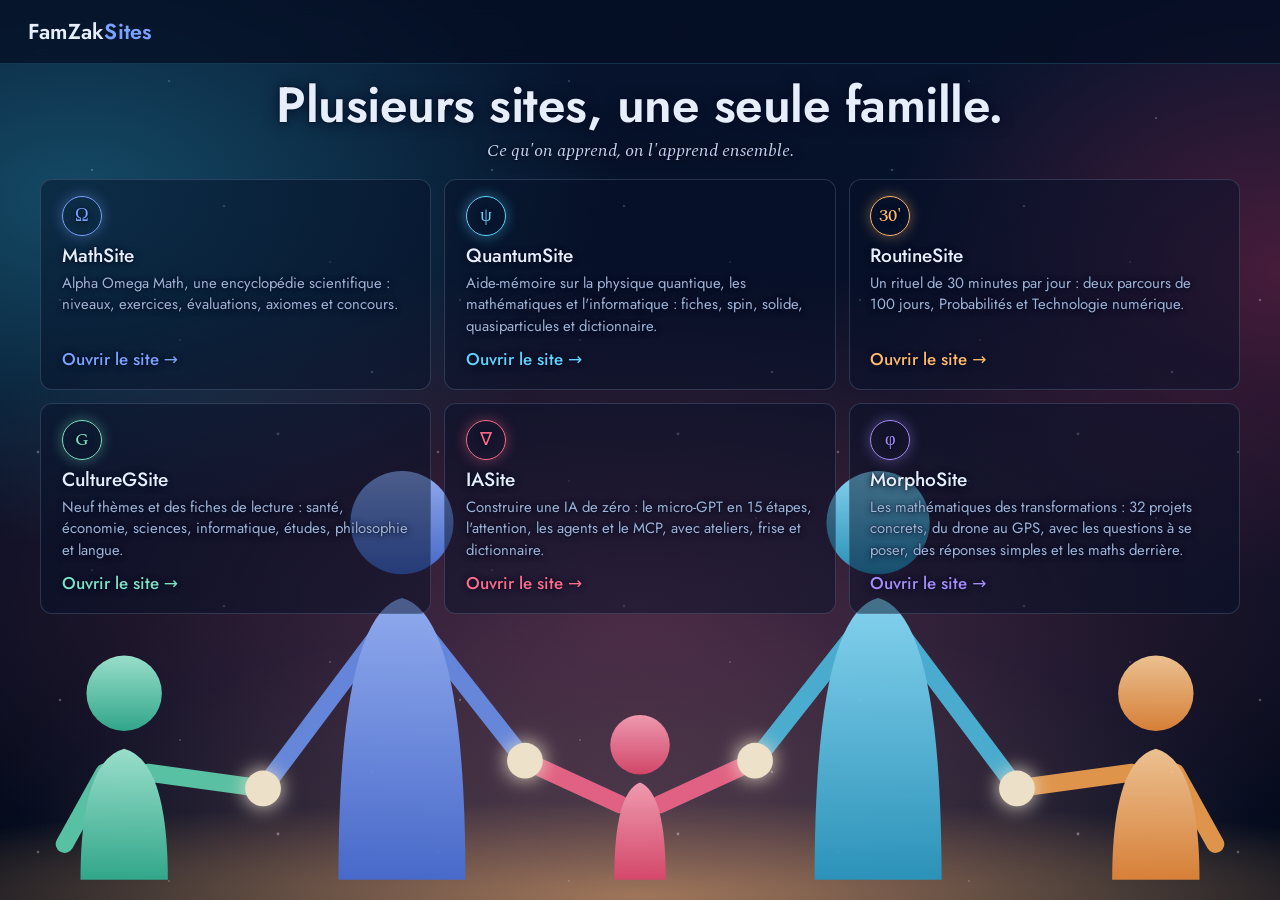
==== index.html @ 31746c9f "Portail : ajoute MorphoSite (φ, violet), grille 3 + 3 Co-Authored-By: Claude Opus 5.5 <noreply@anthr" ====
<!doctype html>
<html lang="fr">
<head>
  <meta charset="utf-8">
  <meta name="viewport" content="width=device-width, initial-scale=1, viewport-fit=cover">
  <meta name="description" content="FamZakSites : le portail de la famille qui regroupe nos sites.">
  <meta name="robots" content="noindex, nofollow">
  <title>FamZakSites</title>
  <link rel="preconnect" href="https://fonts.googleapis.com">
  <link rel="preconnect" href="https://fonts.gstatic.com" crossorigin>
  <link rel="stylesheet" href="https://fonts.googleapis.com/css2?family=Jost:wght@400;500;600&family=Spectral:ital,wght@0,400;1,400&display=swap">
  <link rel="stylesheet" href="style.css">
</head>
<body>

  <!-- Fond : une famille unie, des cœurs qui montent -->
  <div class="fond" aria-hidden="true">
    <svg viewBox="0 0 1000 340" preserveAspectRatio="xMidYMax meet" xmlns="http://www.w3.org/2000/svg">
      <defs>
        <linearGradient id="gB" x1="0" y1="0" x2="0" y2="1"><stop offset="0" stop-color="#9db8ff"/><stop offset="1" stop-color="#4b6fd6"/></linearGradient>
        <linearGradient id="gC" x1="0" y1="0" x2="0" y2="1"><stop offset="0" stop-color="#8fe3ff"/><stop offset="1" stop-color="#2c9bc4"/></linearGradient>
        <linearGradient id="gO" x1="0" y1="0" x2="0" y2="1"><stop offset="0" stop-color="#ffd09a"/><stop offset="1" stop-color="#e8893a"/></linearGradient>
        <linearGradient id="gM" x1="0" y1="0" x2="0" y2="1"><stop offset="0" stop-color="#a6f0d9"/><stop offset="1" stop-color="#35b393"/></linearGradient>
        <linearGradient id="gR" x1="0" y1="0" x2="1" y2="1"><stop offset="0" stop-color="#ff6b8b"/><stop offset="1" stop-color="#ffb86b"/></linearGradient>
        <linearGradient id="gP" x1="0" y1="0" x2="0" y2="1"><stop offset="0" stop-color="#ffa3b8"/><stop offset="1" stop-color="#e0496e"/></linearGradient>
        <radialGradient id="sol"><stop offset="0" stop-color="#ffb86b" stop-opacity=".5"/><stop offset="1" stop-color="#ffb86b" stop-opacity="0"/></radialGradient>
        <radialGradient id="halo"><stop offset="0" stop-color="#ff6b8b" stop-opacity=".30"/><stop offset="1" stop-color="#ff6b8b" stop-opacity="0"/></radialGradient>
        <filter id="lueur" x="-50%" y="-50%" width="200%" height="200%">
          <feGaussianBlur stdDeviation="5" result="b"/>
          <feMerge><feMergeNode in="b"/><feMergeNode in="SourceGraphic"/></feMerge>
        </filter>
        <symbol id="coeur" viewBox="0 0 24 22"><path d="M12 21C4 14 1 10 1 6.5 1 3 3.8 1 6.5 1 9 1 11 2.5 12 4.5 13 2.5 15 1 17.5 1 20.2 1 23 3 23 6.5 23 10 20 14 12 21Z"/></symbol>
      </defs>

      <!-- lumière du foyer -->
      <ellipse cx="500" cy="338" rx="470" ry="48" fill="url(#sol)"/>
      <ellipse cx="500" cy="190" rx="410" ry="175" fill="url(#halo)"/>

      <!-- les bras : tout le monde se tient la main -->
      <g fill="none" stroke-width="9" stroke-linecap="round">
        <path d="M230 276 210 312" stroke="#5fcfae"/>
        <path d="M252 276 310 284" stroke="#5fcfae"/>
        <path d="M370 204 310 284" stroke="#6c8fe8"/>
        <path d="M390 204 442 270" stroke="#6c8fe8"/>
        <path d="M490 292 442 270" stroke="#f0668a"/>
        <path d="M510 292 558 270" stroke="#f0668a"/>
        <path d="M610 204 558 270" stroke="#4fb8dc"/>
        <path d="M630 204 690 284" stroke="#4fb8dc"/>
        <path d="M748 276 690 284" stroke="#f0a04e"/>
        <path d="M770 276 790 312" stroke="#f0a04e"/>
      </g>

      <!-- deux parents et trois enfants -->
      <g>
        <circle cx="240" cy="236" r="19" fill="url(#gM)"/>
        <path d="M218 330Q218 270 240 264 262 270 262 330Z" fill="url(#gM)"/>
        <circle cx="380" cy="150" r="26" fill="url(#gB)"/>
        <path d="M348 330Q348 196 380 188 412 196 412 330Z" fill="url(#gB)"/>
        <circle cx="500" cy="262" r="15" fill="url(#gP)"/>
        <path d="M487 330Q487 286 500 281 513 286 513 330Z" fill="url(#gP)"/>
        <circle cx="620" cy="150" r="26" fill="url(#gC)"/>
        <path d="M588 330Q588 196 620 188 652 196 652 330Z" fill="url(#gC)"/>
        <circle cx="760" cy="236" r="19" fill="url(#gO)"/>
        <path d="M738 330Q738 270 760 264 782 270 782 330Z" fill="url(#gO)"/>
      </g>

      <!-- mains jointes -->
      <g fill="#fff1d6" filter="url(#lueur)">
        <circle cx="310" cy="284" r="9"/><circle cx="442" cy="270" r="9"/><circle cx="558" cy="270" r="9"/><circle cx="690" cy="284" r="9"/>
      </g>

      <!-- petits cœurs qui montent -->
      <g>
        <g class="vole" style="--t:17s;--d:-11.84s;--dx:-18px"><use href="#coeur" x="299" y="288" width="16" height="14.7" fill="#ff5a7a"/></g>
        <g class="vole" style="--t:21s;--d:-9.51s;--dx:29px"><use href="#coeur" x="430" y="264" width="20" height="18.4" fill="#ffd09a"/></g>
        <g class="vole" style="--t:21s;--d:-10.92s;--dx:37px"><use href="#coeur" x="542" y="252" width="16" height="14.7" fill="#ffd09a"/></g>
        <g class="vole" style="--t:17s;--d:-6.49s;--dx:17px"><use href="#coeur" x="699" y="279" width="16" height="14.7" fill="#ff6b8b"/></g>
        <g class="vole" style="--t:19s;--d:-17.07s;--dx:-29px"><use href="#coeur" x="221" y="241" width="28" height="25.8" fill="#ffb86b"/></g>
        <g class="vole" style="--t:23s;--d:-11.30s;--dx:-18px"><use href="#coeur" x="261" y="216" width="22" height="20.2" fill="#ff5a7a"/></g>
        <g class="vole" style="--t:17s;--d:-4.81s;--dx:36px"><use href="#coeur" x="238" y="223" width="28" height="25.8" fill="#ffd09a"/></g>
        <g class="vole" style="--t:19s;--d:-10.06s;--dx:32px"><use href="#coeur" x="700" y="252" width="22" height="20.2" fill="#ff8fa8"/></g>
        <g class="vole" style="--t:23s;--d:-7.14s;--dx:28px"><use href="#coeur" x="807" y="211" width="22" height="20.2" fill="#ff5a7a"/></g>
        <g class="vole" style="--t:17s;--d:-15.33s;--dx:-23px"><use href="#coeur" x="779" y="259" width="36" height="33.1" fill="#ff6b8b"/></g>
      </g>
    </svg>
  </div>

  <header class="entete">
    <a class="nom-site" href="./">FamZak<b>Sites</b></a>
  </header>

  <main>
    <section class="hero">
      <h1>Plusieurs sites, une seule famille.</h1>
      <p>Ce qu'on apprend, on l'apprend ensemble.</p>
    </section>

    <section class="grille" aria-label="Les sites">
      <a class="carte math" href="https://mikhub-dev.github.io/MathSite/">
        <span class="pastille" aria-hidden="true">Ω</span>
        <h2>MathSite</h2>
        <p>Alpha Omega Math, une encyclopédie scientifique : niveaux, exercices, évaluations, axiomes et concours.</p>
        <span class="aller">Ouvrir le site →</span>
      </a>
      <a class="carte quantum" href="https://mikhub-dev.github.io/QuantumSite/">
        <span class="pastille" aria-hidden="true">ψ</span>
        <h2>QuantumSite</h2>
        <p>Aide-mémoire sur la physique quantique, les mathématiques et l'informatique : fiches, spin, solide, quasiparticules et dictionnaire.</p>
        <span class="aller">Ouvrir le site →</span>
      </a>
      <a class="carte routine" href="https://mikhub-dev.github.io/RoutineSite/">
        <span class="pastille" aria-hidden="true">30'</span>
        <h2>RoutineSite</h2>
        <p>Un rituel de 30 minutes par jour : deux parcours de 100 jours, Probabilités et Technologie numérique.</p>
        <span class="aller">Ouvrir le site →</span>
      </a>
      <a class="carte culture" href="https://mikhub-dev.github.io/CultureGSite/">
        <span class="pastille" aria-hidden="true">G</span>
        <h2>CultureGSite</h2>
        <p>Neuf thèmes et des fiches de lecture : santé, économie, sciences, informatique, études, philosophie et langue.</p>
        <span class="aller">Ouvrir le site →</span>
      </a>
      <a class="carte ia" href="https://mikhub-dev.github.io/IASite/">
        <span class="pastille" aria-hidden="true">∇</span>
        <h2>IASite</h2>
        <p>Construire une IA de zéro : le micro-GPT en 15 étapes, l'attention, les agents et le MCP, avec ateliers, frise et dictionnaire.</p>
        <span class="aller">Ouvrir le site →</span>
      </a>
      <a class="carte morpho" href="https://mikhub-dev.github.io/MorphoSite/">
        <span class="pastille" aria-hidden="true">φ</span>
        <h2>MorphoSite</h2>
        <p>Les mathématiques des transformations : 32 projets concrets, du drone au GPS, avec les questions à se poser, des réponses simples et les maths derrière.</p>
        <span class="aller">Ouvrir le site →</span>
      </a>
    </section>
  </main>

</body>
</html>
---- style.css ----
/* FamZakSites — même identité que QuantumSite, MathSite, CultureGSite et IASite :
   fond nuit étoilé, en-tête fixe flou, cartes en verre, Jost et Spectral,
   bleu #7aa2ff, cyan #5fd4ff, menthe #7ee0c3, orange #ffb86b, rose #ff6b8b. */
:root {
  color-scheme: dark;
  --nuit: #050d22; --nuit-voile: rgba(5, 13, 34, .72);
  --texte: #e6eefc; --texte-doux: #9fb3d6;
  --cyan: #5fd4ff; --bleu: #7aa2ff; --menthe: #7ee0c3; --orange: #ffb86b; --rose: #ff6b8b; --violet: #a78bfa;
  --verre: rgba(8, 20, 48, .62); --verre-clair: rgba(10, 24, 56, .72); --trait: rgba(159, 179, 214, .22);
  --f-ui: "Jost", "Segoe UI", system-ui, sans-serif;
  --f-serif: "Spectral", Georgia, serif;
  --entete-h: calc(64px + env(safe-area-inset-top, 0px));
}

*, *::before, *::after { box-sizing: border-box; }

body {
  margin: 0;
  background: var(--nuit);
  color: var(--texte);
  font: 17px/1.6 var(--f-ui);
  -webkit-text-size-adjust: 100%;
}

/* Ciel : étoiles, lueur bleue à gauche, rose à droite, chaleur du foyer en bas */
body::before {
  content: "";
  position: fixed; inset: 0; z-index: -2; pointer-events: none;
  background:
    url("data:image/svg+xml,%3Csvg xmlns='http://www.w3.org/2000/svg' width='400' height='400'%3E%3Cg fill='%23e6eefc'%3E%3Ccircle cx='38' cy='52' r='1.2' fill-opacity='.35'/%3E%3Ccircle cx='169' cy='81' r='1' fill-opacity='.25'/%3E%3Ccircle cx='278' cy='34' r='1.4' fill-opacity='.4'/%3E%3Ccircle cx='356' cy='118' r='1' fill-opacity='.3'/%3E%3Ccircle cx='92' cy='170' r='1.1' fill-opacity='.28'/%3E%3Ccircle cx='224' cy='206' r='1.3' fill-opacity='.35'/%3E%3Ccircle cx='330' cy='262' r='1' fill-opacity='.25'/%3E%3Ccircle cx='60' cy='300' r='1.2' fill-opacity='.3'/%3E%3Ccircle cx='180' cy='340' r='1' fill-opacity='.25'/%3E%3Ccircle cx='372' cy='372' r='1.3' fill-opacity='.35'/%3E%3C/g%3E%3C/svg%3E"),
    radial-gradient(60% 55% at 6% 22%, rgba(31, 120, 150, .55), transparent 70%),
    radial-gradient(45% 50% at 100% 30%, rgba(160, 45, 85, .42), transparent 70%),
    radial-gradient(70% 45% at 50% 100%, rgba(255, 150, 80, .24), transparent 72%),
    radial-gradient(70% 60% at 50% 100%, rgba(22, 60, 110, .5), transparent 75%),
    linear-gradient(180deg, #07142e 0%, #050d22 60%, #040a1a 100%);
}

/* La famille est le fond d'écran : grande, centrée, fixe, derrière les vignettes */
.fond {
  position: fixed; inset: 0; z-index: -1;
  overflow: hidden; pointer-events: none;
  display: flex; justify-content: center; align-items: flex-end;
}
.fond svg { flex: none; width: min(155vw, 255vh); height: auto; display: block; opacity: .92; overflow: visible; }
/* Cœurs qui s'élèvent de la famille jusqu'en haut de l'écran, en se balançant */
.vole {
  transform-box: fill-box; transform-origin: center;
  opacity: 0;
  animation: monte var(--t, 8s) ease-in-out infinite;
  animation-delay: var(--d, 0s);
}
@keyframes monte {
  0%   { transform: translate(0, 12px) scale(.7); opacity: 0; }
  12%  { opacity: .95; }
  50%  { transform: translate(var(--dx, 16px), -150px) scale(1); opacity: .9; }
  100% { transform: translate(calc(var(--dx, 16px) * -.6), -330px) scale(1.15); opacity: 0; }
}
/* En-tête */
.entete {
  position: fixed; inset: 0 0 auto 0; z-index: 10;
  height: var(--entete-h);
  display: flex; align-items: center;
  padding: env(safe-area-inset-top, 0px) max(1.75rem, env(safe-area-inset-right, 0px)) 0 max(1.75rem, env(safe-area-inset-left, 0px));
  background: var(--nuit-voile);
  backdrop-filter: blur(10px); -webkit-backdrop-filter: blur(10px);
  border-bottom: 1px solid rgba(95, 212, 255, .18);
}
.nom-site { font: 600 1.35rem/1 var(--f-ui); letter-spacing: .01em; color: var(--texte); text-decoration: none; }
.nom-site b { color: var(--bleu); font-weight: 600; }
.nom-site:focus-visible { outline: 2px solid var(--cyan); outline-offset: 4px; border-radius: 2px; }

main {
  max-width: 920px; margin: 0 auto;
  padding: calc(var(--entete-h) + 2.2rem) 1.25rem 3rem;
}
@media (min-width: 1000px) { main { max-width: 1120px; } }

.hero { text-align: center; margin-bottom: 2rem; text-shadow: 0 1px 14px rgba(5, 13, 34, .95), 0 0 3px rgba(5, 13, 34, .8); }
.hero h1 {
  margin: 0; font: 600 clamp(2rem, 6vw, 3.1rem)/1.1 var(--f-ui);
  letter-spacing: -.01em; text-wrap: balance;
}
.hero p {
  margin: .8rem 0 0; font: italic 400 1.2rem/1.4 var(--f-serif); color: #c3d2ee;
}

/* Cartes en verre */
.grille { display: grid; gap: 1rem; grid-template-columns: 1fr; }
@media (min-width: 700px)  { .grille { grid-template-columns: repeat(2, 1fr); } }
/* 6 sites : 2 colonnes (une carte seule serait centrée), puis 3 + 3 sur grand écran */
@media (min-width: 700px) and (max-width: 999px) { .carte:last-child:nth-child(odd) { grid-column: 1 / -1; justify-self: center; width: calc(50% - .5rem); } }
@media (min-width: 1000px) {
  .grille { grid-template-columns: repeat(6, 1fr); }
  .carte { grid-column: span 2; }
}

.carte {
  --tc: var(--bleu);
  display: flex; flex-direction: column; gap: .5rem;
  padding: 1.4rem 1.5rem;
  border: 1px solid var(--trait); border-radius: 12px;
  /* pas de flou : les personnages restent nets derrière les vignettes */
  background: rgba(6, 16, 40, .5);
  text-shadow: 0 1px 6px rgba(5, 13, 34, .9), 0 0 2px rgba(5, 13, 34, .8);
  color: inherit; text-decoration: none;
  transition: border-color .2s, background-color .2s, transform .2s;
}
.carte:hover, .carte:focus-visible { border-color: var(--tc); background: var(--verre-clair); transform: translateY(-2px); }
.carte:focus-visible { outline: 2px solid var(--tc); outline-offset: 3px; }
.carte.math    { --tc: var(--bleu); }
.carte.quantum { --tc: var(--cyan); }
.carte.routine { --tc: var(--orange); }
.carte.culture { --tc: var(--menthe); }
.carte.ia      { --tc: var(--rose); }
.carte.morpho  { --tc: var(--violet); }

.pastille {
  display: inline-grid; place-items: center;
  width: 46px; height: 46px; border-radius: 50%;
  border: 1.5px solid var(--tc); color: var(--tc);
  font: 500 1.3rem/1 var(--f-serif);
  box-shadow: 0 0 14px color-mix(in srgb, var(--tc) 40%, transparent);
}
.carte h2 { margin: .35rem 0 0; font: 500 1.3rem/1.2 var(--f-ui); }
.carte p { margin: 0; flex: 1; color: var(--texte-doux); font-size: .97rem; line-height: 1.5; }
.aller { margin-top: .4rem; color: var(--tc); font-weight: 500; }

@media (max-width: 480px) { body { font-size: 16px; } .hero p { font-size: 1.1rem; } }
/* Écrans peu hauts (portables, Chromebook) : tout le portail tient dans l'écran, liens compris */
@media (min-width: 1000px) and (max-height: 900px) {
  main { max-width: 1240px; padding-top: calc(var(--entete-h) + .9rem); padding-bottom: 1rem; }
  .hero { margin-bottom: 1rem; }
  .hero h1 { font-size: clamp(1.8rem, 6.2vh, 3.1rem); }
  .hero p { margin-top: .35rem; font-size: 1.1rem; }
  .grille { gap: .8rem; }
  .carte { padding: 1rem 1.3rem; gap: .35rem; }
  .pastille { width: 40px; height: 40px; font-size: 1.15rem; }
  .carte h2 { margin-top: .15rem; font-size: 1.2rem; }
  .carte p { font-size: .93rem; line-height: 1.45; }
  .aller { margin-top: .2rem; }
}
@media (min-width: 1000px) and (max-height: 640px) {
  .hero p { display: none; }
  .hero h1 { font-size: 1.7rem; }
  .carte { padding: .8rem 1.2rem; }
  .pastille { width: 34px; height: 34px; font-size: 1rem; }
  .carte p { font-size: .88rem; line-height: 1.4; }
}
@media (prefers-reduced-motion: reduce) {
  .carte { transition: none; }
  .vole { animation: none; opacity: .7; transform: translateY(-60px); }
}
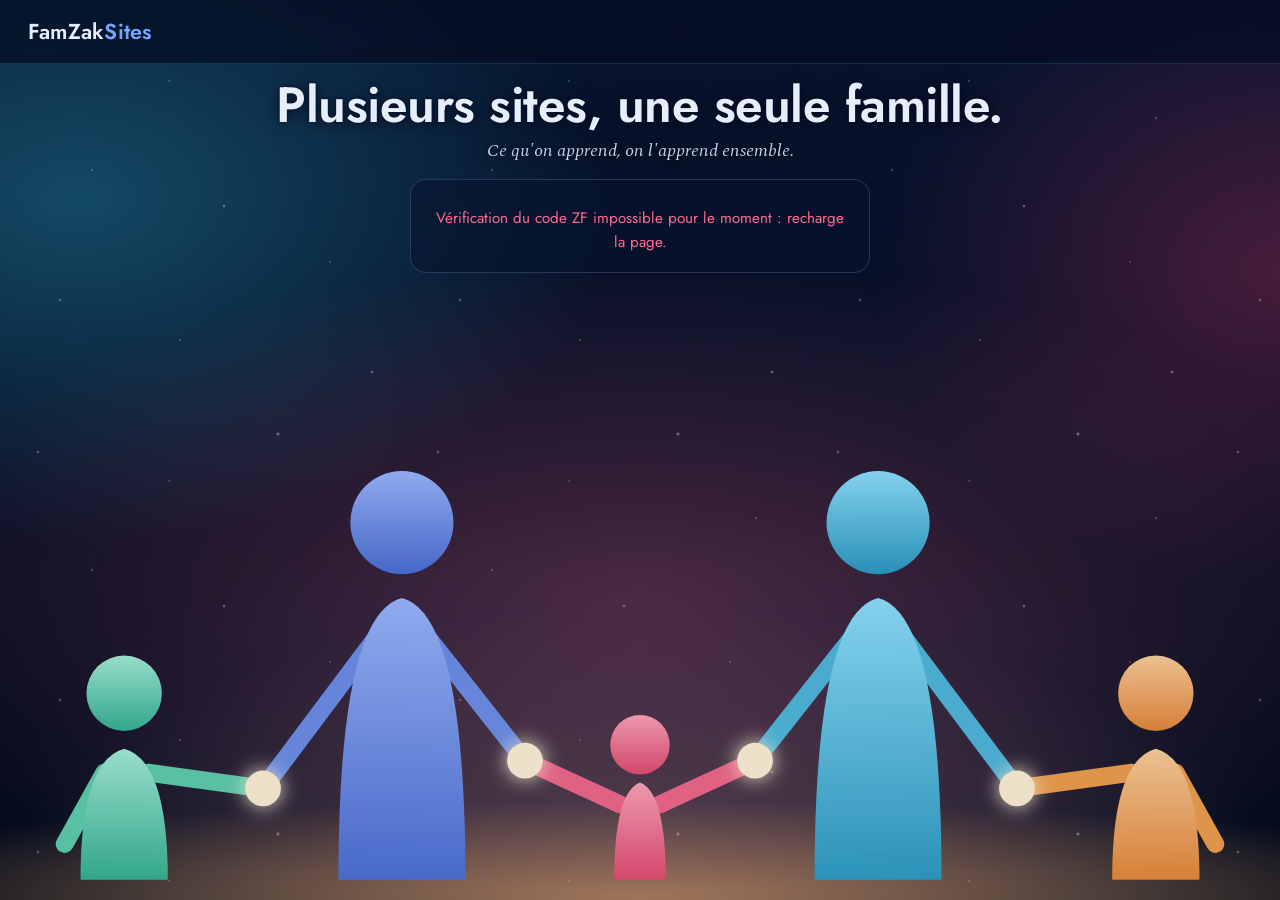
==== commit 3fdd7dbe: "Verrou code ZF : demandé sur chaque site, partagé avec le portail, fermé si le contrôle ne se charge" ====
--- a/index.html
+++ b/index.html
@@ -10,6 +10,8 @@
   <link rel="preconnect" href="https://fonts.gstatic.com" crossorigin>
   <link rel="stylesheet" href="https://fonts.googleapis.com/css2?family=Jost:wght@400;500;600&family=Spectral:ital,wght@0,400;1,400&display=swap">
   <link rel="stylesheet" href="style.css">
+  <!-- Vérification des codes ZF (même liste que MathSite et RoutineSite) -->
+  <script src="https://mikhub-dev.github.io/RoutineSite/famzak-verrou.js?v=2" data-portail="oui"></script>
 </head>
 <body>
 
@@ -95,7 +97,19 @@
       <p>Ce qu'on apprend, on l'apprend ensemble.</p>
     </section>
 
-    <section class="grille" aria-label="Les sites">
+    <section class="acces" id="acces" hidden>
+      <form class="acces-form" id="acces-form">
+        <label for="acces-code">Ton code ZF</label>
+        <div class="acces-ligne">
+          <input id="acces-code" type="text" placeholder="CODE ZF" autocomplete="off" autocapitalize="characters" spellcheck="false" required>
+          <button type="submit">Entrer</button>
+        </div>
+        <p class="acces-erreur" id="acces-erreur" role="alert"></p>
+      </form>
+      <p class="acces-ok" id="acces-ok" hidden></p>
+    </section>
+
+    <section class="grille" id="grille" aria-label="Les sites" hidden>
       <a class="carte math" href="https://mikhub-dev.github.io/MathSite/">
         <span class="pastille" aria-hidden="true">Ω</span>
         <h2>MathSite</h2>
@@ -135,5 +149,50 @@
     </section>
   </main>
 
+  <script>
+  /* Verrou simple : les sites ne s'ouvrent qu'avec un code ZF existant (voir famzak-verrou.js sur RoutineSite).
+     Le code est gardé sur l'appareil et transmis dans l'adresse (#fz=CODE) entre le portail et les sites, dans les deux sens. */
+  (function () {
+    var V = window.FamZakVerrou;
+    var acces = document.getElementById("acces"), form = document.getElementById("acces-form"), ok = document.getElementById("acces-ok");
+    var grille = document.getElementById("grille"), erreur = document.getElementById("acces-erreur"), champ = document.getElementById("acces-code");
+    var CLASSES = { "5e": "5e", "seconde": "Seconde", "famille": "Famille" };
+    var retour = new URLSearchParams(location.search).get("retour");
+    if (retour && !/^https:\/\/mikhub-dev\.github\.io\//.test(retour)) retour = null;   // retour seulement vers les sites de la famille
+    function avecCode(url, code) { return url + (url.indexOf("#") >= 0 ? "&" : "#") + "fz=" + encodeURIComponent(code); }
+    function ouvrir(a) {
+      if (retour) { location.replace(avecCode(retour, a.code)); return; }
+      grille.querySelectorAll("a.carte").forEach(function (l) {
+        if (!l.dataset.base) l.dataset.base = l.getAttribute("href");
+        l.setAttribute("href", avecCode(l.dataset.base, a.code));
+      });
+      form.hidden = true; ok.hidden = false; grille.hidden = false;
+      ok.innerHTML = "Connecté : <b>" + a.code + "</b> (" + (CLASSES[a.classe] || a.classe) + ") · <button type=\"button\" id=\"acces-changer\">Changer de code</button>";
+      document.getElementById("acces-changer").onclick = function () { V.oublier(); ok.hidden = true; grille.hidden = true; form.hidden = false; champ.value = ""; champ.focus(); };
+    }
+    if (!V) {   // vérification indisponible (réseau) : rien ne s'ouvre sans code ZF
+      acces.hidden = false; form.innerHTML = "<p class=\"acces-erreur\">Vérification du code ZF impossible pour le moment : recharge la page.</p>"; return;
+    }
+    acces.hidden = false;
+    if (retour) { var p = document.createElement("p"); p.className = "acces-info"; p.textContent = "Entre ton code ZF pour continuer vers la page demandée."; form.insertBefore(p, form.firstChild); }
+    form.addEventListener("submit", function (e) {
+      e.preventDefault(); erreur.textContent = "";
+      V.verifier(champ.value).then(function (a) {
+        if (!a) { erreur.textContent = "Ce code ZF n'existe pas. Vérifie-le et réessaie."; champ.select(); return; }
+        V.ecrire(a); ouvrir(a);
+      });
+    });
+    // Code venu d'un des 6 sites (lien « ← FamZakSites ») : #fz=CODE
+    var m = location.hash.match(/(?:^#|&)fz=([A-Za-z0-9]+)/);
+    if (m) {
+      try { history.replaceState(null, "", location.pathname + location.search); } catch (e) {}
+      V.verifier(m[1]).then(function (a) { if (a) { V.ecrire(a); ouvrir(a); } else { var d = V.lire(); if (d) ouvrir(d); else champ.focus(); } });
+      return;
+    }
+    var deja = V.lire();
+    if (deja) ouvrir(deja); else champ.focus();
+  })();
+  </script>
+
 </body>
 </html>
--- a/style.css
+++ b/style.css
@@ -150,3 +150,19 @@
   .carte { transition: none; }
   .vole { animation: none; opacity: .7; transform: translateY(-60px); }
 }
+
+/* Verrou : code ZF */
+.acces { max-width: 460px; margin: 0 auto 2rem; text-align: center; }
+.acces-form, .acces-ok { background: var(--verre); border: 1px solid var(--trait); border-radius: 16px; padding: 1.1rem 1.25rem; backdrop-filter: blur(8px); -webkit-backdrop-filter: blur(8px); }
+.acces-form label { display: block; font-weight: 600; margin-bottom: .55rem; }
+.acces-info { margin: 0 0 .6rem; color: var(--texte-doux); font-size: .95rem; }
+.acces-ligne { display: flex; gap: .5rem; }
+.acces-ligne input { flex: 1; min-width: 0; font: 500 1.05rem var(--f-ui); letter-spacing: .08em; text-transform: uppercase; padding: .6rem .8rem; border-radius: 10px; border: 1px solid var(--trait); background: rgba(5, 13, 34, .7); color: var(--texte); }
+.acces-ligne input:focus { outline: 2px solid var(--cyan); outline-offset: 1px; }
+.acces-ligne button, .acces-ok button { font: 600 1rem var(--f-ui); cursor: pointer; border-radius: 10px; border: 1px solid var(--bleu); }
+.acces-ligne button { padding: .6rem 1.1rem; background: var(--bleu); color: #071433; }
+.acces-ok { margin: 0; padding: .7rem 1rem; font-size: .95rem; color: var(--texte-doux); }
+.acces-ok b { color: var(--texte); letter-spacing: .05em; }
+.acces-ok button { background: transparent; color: var(--bleu); padding: .15rem .6rem; font-size: .9rem; }
+.acces-erreur { min-height: 1.2em; margin: .5rem 0 0; color: var(--rose); font-size: .95rem; }
+[hidden] { display: none !important; }
